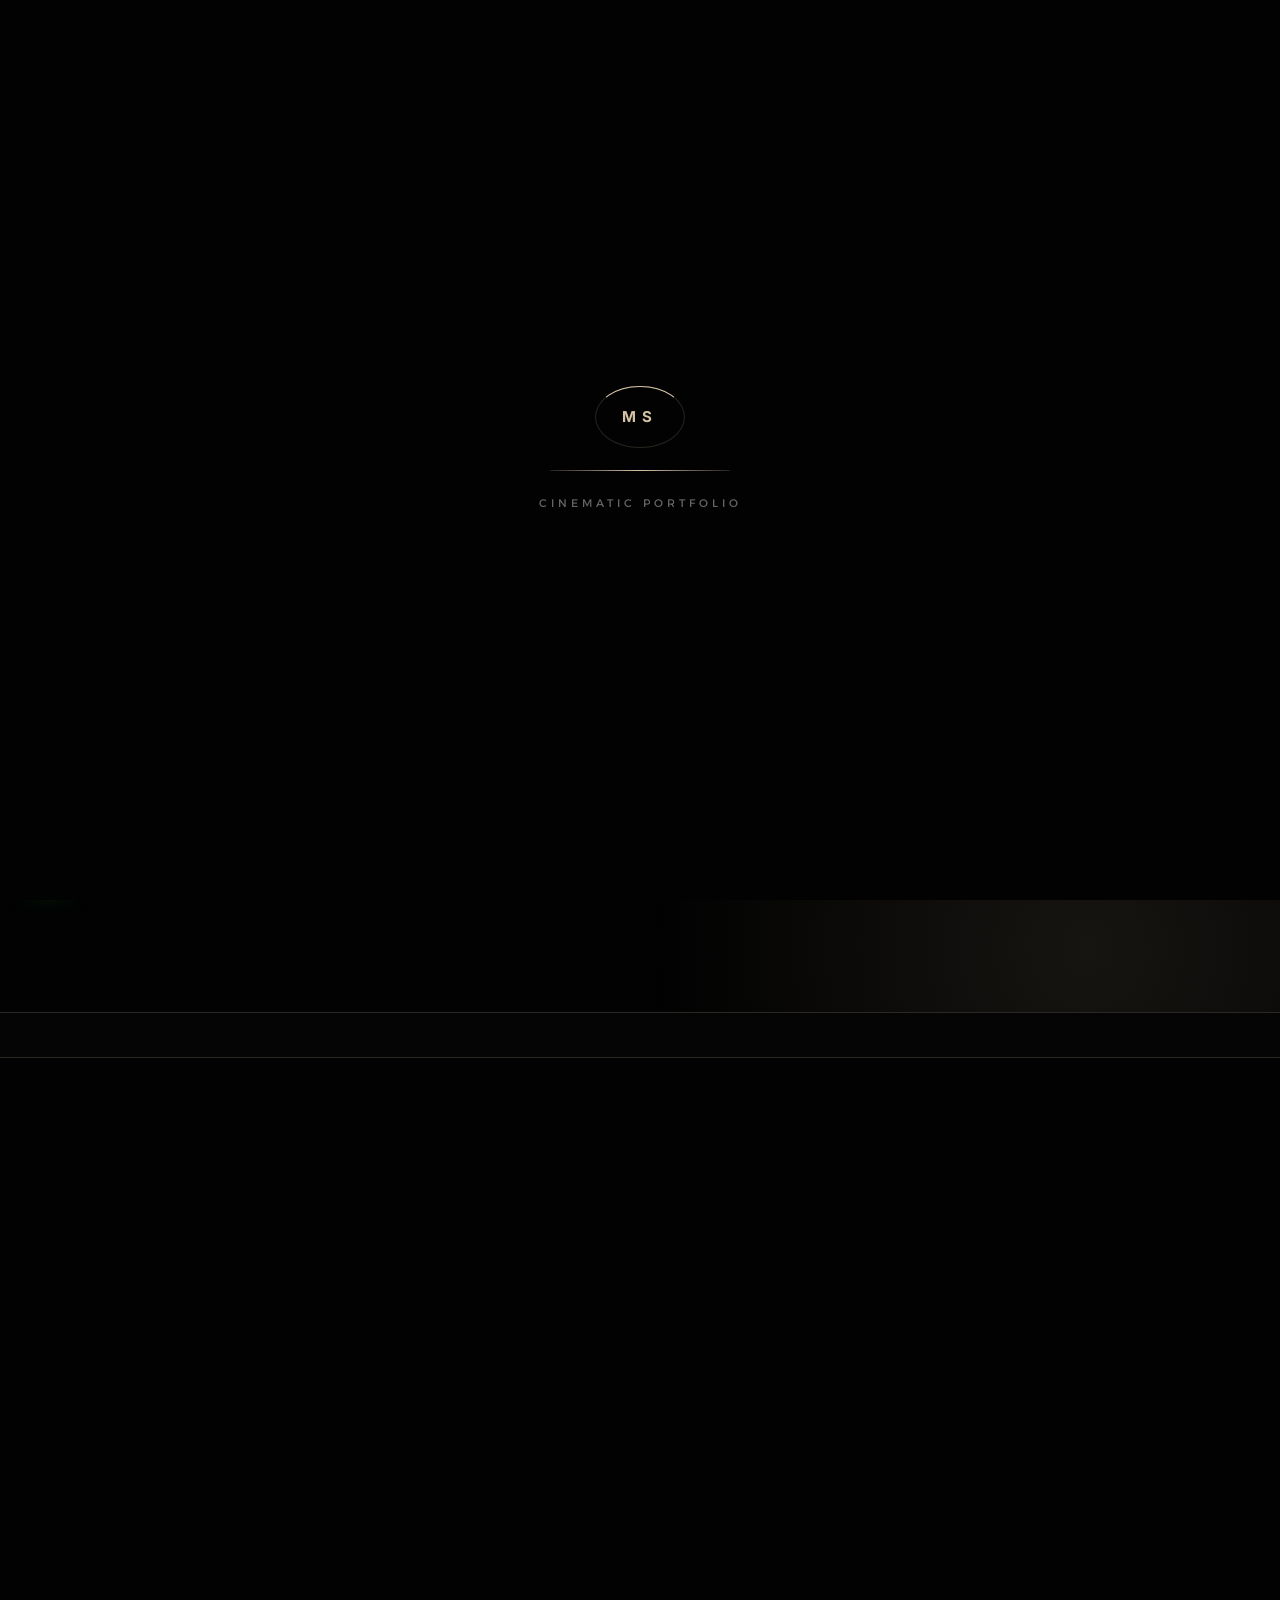
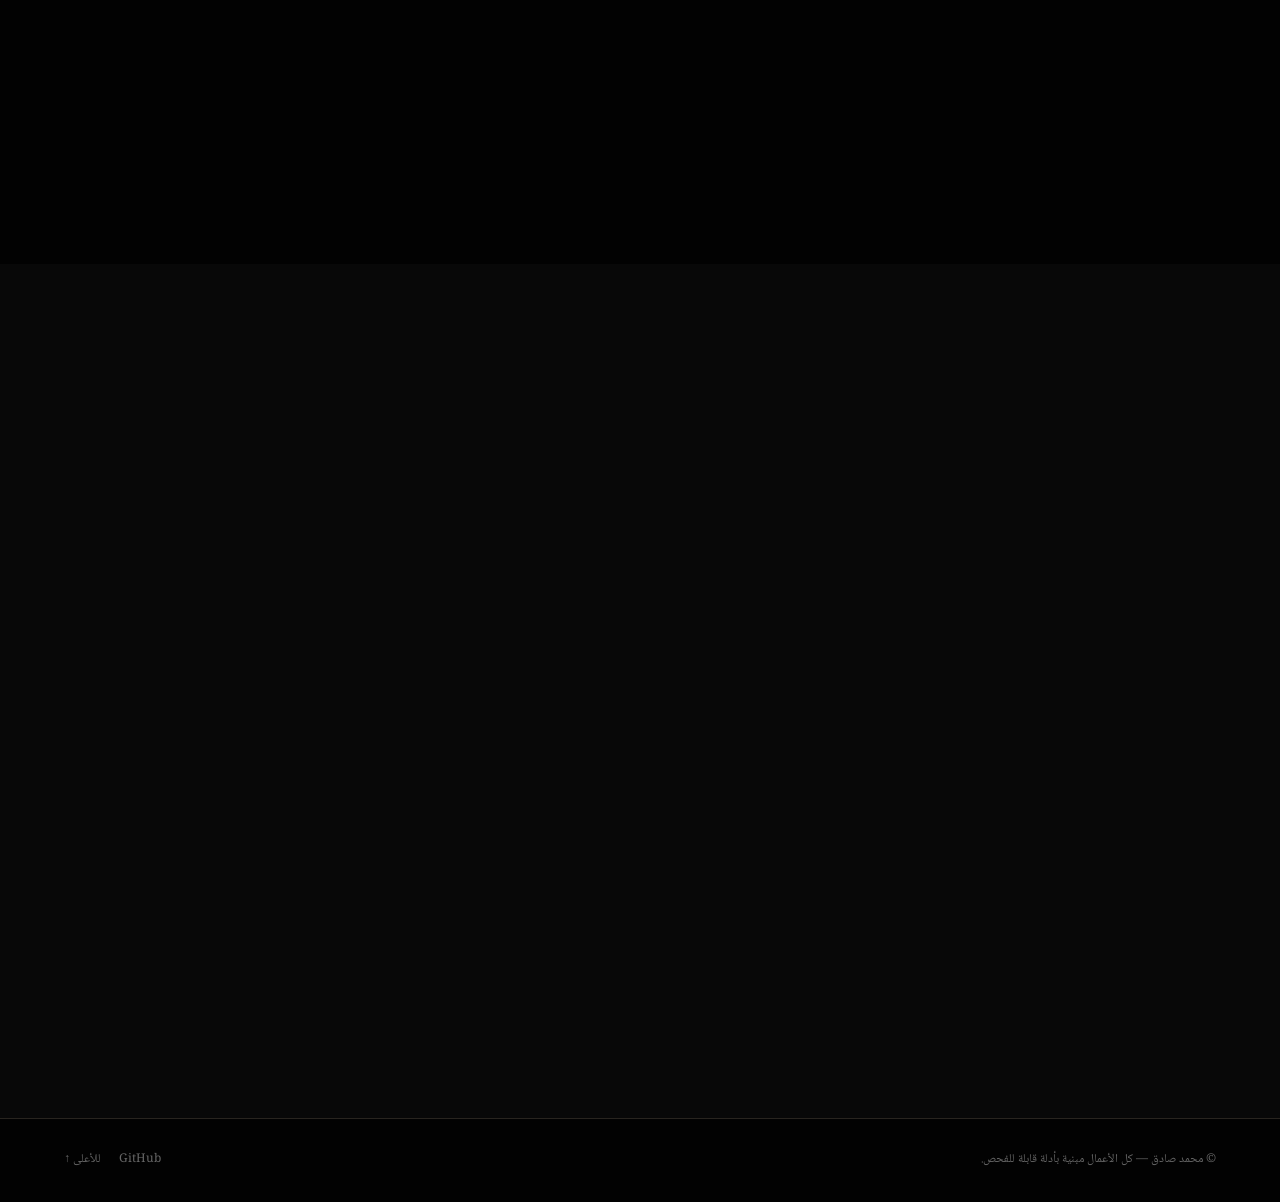
==== portfolio/index.html @ 4dd2ce38 "Add cinematic portfolio at /portfolio (NEXORA identity, 13-work gallery, zero horizontal overflow) +" ====
<!DOCTYPE html>
<html lang="ar" dir="rtl">
<head>
<meta charset="UTF-8">
<meta name="viewport" content="width=device-width, initial-scale=1.0">
<title>محمد صادق — معرض الأعمال السينمائي | Cinematic Portfolio</title>
<meta name="description" content="محمد صادق — مبدع مشاريع رقمية: مواقع، هويات رقمية، متاجر، إنتاج فيديو ومشاهد سينمائية بأدوات الذكاء الاصطناعي. معرض أعمال موثق بروابط حية.">
<meta property="og:title" content="محمد صادق — معرض الأعمال السينمائي">
<meta property="og:description" content="مواقع · هويات رقمية · متاجر · إنتاج فيديو — كل عمل بروابط وأدلة حية.">
<meta property="og:type" content="website">
<meta property="og:locale" content="ar_EG">
<link rel="preconnect" href="https://fonts.googleapis.com">
<link rel="preconnect" href="https://fonts.gstatic.com" crossorigin>
<link href="https://fonts.googleapis.com/css2?family=Alexandria:wght@300;400;500;600;700;800;900&family=Noto+Naskh+Arabic:wght@400;500;600&family=Inter:wght@400;500;600;700&display=swap" rel="stylesheet">
<style>
/* ===== NEXORA IDENTITY TOKENS ===== */
:root{
  --b0:#020202; --b2:#080808; --b5:#151515;
  --gold:#D6C3A5; --gold-d:#b8a275;
  --white:#F7F4EF; --silver:#ADADAD; --muted:#666666;
  --line-g:rgba(214,195,165,.18);
  --ease:cubic-bezier(.16,1,.3,1);
  --f-head:"Alexandria",sans-serif;
  --f-body:"Noto Naskh Arabic",serif;
  --f-num:"Inter",sans-serif;
}
*{box-sizing:border-box;margin:0;padding:0}
html{scroll-behavior:smooth;overflow-x:clip}
body{background:var(--b0);color:var(--white);font-family:var(--f-body);line-height:1.9;overflow-x:clip}
::selection{background:var(--gold);color:var(--b0)}
img{max-width:100%;display:block}
a{color:inherit;text-decoration:none}

/* ===== PRELOADER ===== */
#preloader{position:fixed;inset:0;background:var(--b0);z-index:9999;display:flex;flex-direction:column;align-items:center;justify-content:center;gap:22px;transition:opacity .8s var(--ease),visibility .8s}
#preloader.done{opacity:0;visibility:hidden}
.pl-mono{font-family:var(--f-num);font-weight:700;font-size:15px;letter-spacing:6px;color:var(--gold);border:1px solid var(--line-g);padding:16px 26px;border-radius:50%;position:relative}
.pl-mono::after{content:"";position:absolute;inset:-1px;border-radius:50%;border:1px solid transparent;border-top-color:var(--gold);animation:spin 1s linear infinite}
@keyframes spin{to{transform:rotate(360deg)}}
.pl-bar{width:180px;height:1px;background:rgba(214,195,165,.15);position:relative;overflow:hidden}
.pl-bar i{position:absolute;inset:0;background:linear-gradient(90deg,transparent,var(--gold),transparent);animation:sweep 1.4s ease-in-out infinite}
@keyframes sweep{0%{transform:translateX(-100%)}100%{transform:translateX(100%)}}
.pl-word{font-family:var(--f-head);font-size:11px;letter-spacing:4px;color:var(--muted)}

/* ===== SCROLL PROGRESS ===== */
#progress{position:fixed;top:0;right:0;height:2px;background:linear-gradient(90deg,var(--gold-d),var(--gold));width:0;z-index:900;box-shadow:0 0 12px rgba(214,195,165,.5)}

/* ===== CANVAS ===== */
#fx{position:fixed;inset:0;z-index:0;pointer-events:none}
@media (prefers-reduced-motion:reduce){#fx{display:none}}

/* ===== NAV ===== */
nav{position:fixed;top:0;left:0;right:0;z-index:800;display:flex;align-items:center;justify-content:space-between;padding:16px 5vw;background:rgba(2,2,2,.6);backdrop-filter:blur(14px);border-bottom:1px solid transparent;transition:.5s var(--ease)}
nav.solid{border-bottom-color:var(--line-g);background:rgba(2,2,2,.85)}
.brand{font-family:var(--f-head);font-weight:800;font-size:17px;display:flex;align-items:center;gap:10px}
.brand b{color:var(--gold)}
.brand .dot{width:7px;height:7px;border-radius:50%;background:var(--gold);box-shadow:0 0 10px var(--gold)}
nav ul{display:flex;gap:28px;list-style:none;font-family:var(--f-head);font-size:13px;font-weight:500}
nav ul a{color:var(--silver);transition:.3s}
nav ul a:hover{color:var(--gold)}
.nav-cta{font-family:var(--f-head);font-size:12px;font-weight:600;color:var(--b0);background:linear-gradient(135deg,var(--white),var(--gold),var(--gold-d));padding:9px 18px;border-radius:10px;transition:.3s}
.nav-cta:hover{transform:translateY(-2px);box-shadow:0 8px 24px rgba(214,195,165,.25)}

/* ===== HERO ===== */
header.hero{position:relative;min-height:100svh;display:flex;flex-direction:column;justify-content:center;padding:120px 5vw 80px;z-index:1;overflow:hidden}
.hero-glow{position:absolute;width:70vw;height:70vw;max-width:900px;max-height:900px;left:-15vw;top:-10vw;background:radial-gradient(ellipse,rgba(59,130,246,.14),transparent 70%);z-index:-1}
.hero-glow.g2{left:auto;right:-20vw;top:auto;bottom:-30vw;background:radial-gradient(ellipse,rgba(214,195,165,.10),transparent 70%)}
.kicker{font-family:var(--f-num);font-size:12px;letter-spacing:5px;color:var(--gold);border:1px solid var(--line-g);display:inline-flex;width:max-content;padding:8px 16px;border-radius:100px;background:rgba(21,21,21,.5)}
h1.hero-title{font-family:var(--f-head);font-weight:900;font-size:clamp(40px,7.5vw,96px);line-height:1.25;margin:26px 0 8px}
h1 .grad{background:linear-gradient(135deg,#F7F4EF,#D6C3A5,#b8a275);-webkit-background-clip:text;background-clip:text;color:transparent}
.hero-sub{font-family:var(--f-head);font-weight:400;font-size:clamp(15px,2vw,20px);color:var(--silver);max-width:640px}
.hero-desc{max-width:560px;color:var(--muted);font-size:15px;margin-top:14px}
.hero-ctas{display:flex;gap:14px;margin-top:34px;flex-wrap:wrap}
.btn{font-family:var(--f-head);font-weight:600;font-size:14px;padding:14px 28px;border-radius:12px;transition:.35s var(--ease);display:inline-flex;align-items:center;gap:8px}
.btn-gold{color:var(--b0);background:linear-gradient(135deg,var(--white),var(--gold),var(--gold-d))}
.btn-gold:hover{transform:translateY(-3px);box-shadow:0 14px 36px rgba(214,195,165,.3)}
.btn-ghost{color:var(--gold);border:1px solid var(--line-g);background:rgba(21,21,21,.4)}
.btn-ghost:hover{border-color:var(--gold);transform:translateY(-3px)}
.hero-stats{display:flex;gap:34px;margin-top:60px;flex-wrap:wrap}
.hstat{border-right:2px solid var(--line-g);padding-right:16px}
.hstat b{display:block;font-family:var(--f-num);font-size:26px;font-weight:700;color:var(--white)}
.hstat span{font-size:12px;color:var(--muted)}

/* ===== SECTIONS ===== */
section{position:relative;z-index:1;padding:90px 5vw}
.sec-head{margin-bottom:48px}
.sec-kicker{font-family:var(--f-num);font-size:11px;letter-spacing:4px;color:var(--gold)}
.sec-title{font-family:var(--f-head);font-weight:800;font-size:clamp(26px,4vw,42px);margin-top:10px}
.sec-title .grad{background:linear-gradient(135deg,#F7F4EF,#D6C3A5,#b8a275);-webkit-background-clip:text;background-clip:text;color:transparent}
.sec-note{color:var(--muted);font-size:14px;margin-top:8px;max-width:640px}

/* reveal */
.rv{opacity:0;transform:translateY(26px);transition:opacity .9s var(--ease),transform .9s var(--ease)}
.rv.in{opacity:1;transform:none}
@media (prefers-reduced-motion:reduce){.rv{opacity:1;transform:none;transition:none}}

/* ===== TRUST MARQUEE ===== */
.trust{border-top:1px solid var(--line-g);border-bottom:1px solid var(--line-g);padding:22px 0;overflow:hidden;background:rgba(8,8,8,.7);position:relative;z-index:1}
.trust-track{display:flex;gap:60px;width:max-content;animation:mq 30s linear infinite;font-family:var(--f-head);font-size:14px;color:var(--silver);white-space:nowrap}
.trust-track b{color:var(--gold)}
.trust-track span{display:flex;align-items:center;gap:8px}
@keyframes mq{to{transform:translateX(50%)}}
@media (prefers-reduced-motion:reduce){.trust-track{animation:none}}

/* ===== GALLERY ===== */
.filters{display:flex;gap:10px;flex-wrap:wrap;margin-bottom:34px}
.chip{font-family:var(--f-head);font-size:12px;font-weight:500;color:var(--silver);border:1px solid var(--line-g);background:rgba(21,21,21,.45);padding:8px 18px;border-radius:100px;cursor:pointer;transition:.3s}
.chip:hover{color:var(--gold)}
.chip.on{color:var(--b0);background:var(--gold);border-color:var(--gold);font-weight:600}
.gallery{display:grid;grid-template-columns:repeat(auto-fill,minmax(330px,1fr));gap:22px}
.work{background:rgba(21,21,21,.55);border:1px solid var(--line-g);backdrop-filter:blur(12px);border-radius:20px;overflow:hidden;display:flex;flex-direction:column;transition:.45s var(--ease);position:relative}
.work:hover{transform:translateY(-6px);border-color:rgba(214,195,165,.45);box-shadow:0 22px 50px rgba(0,0,0,.55)}
.work-media{height:150px;position:relative;overflow:hidden;display:flex;align-items:center;justify-content:center}
.work-media .glyph{font-size:44px;opacity:.9;filter:drop-shadow(0 4px 18px rgba(0,0,0,.6));transition:.6s var(--ease)}
.work:hover .work-media .glyph{transform:scale(1.15) rotate(-4deg)}
.work-media .idx{position:absolute;top:10px;left:14px;font-family:var(--f-num);font-size:44px;font-weight:700;color:rgba(247,244,239,.12);line-height:1}
.work-body{padding:20px 22px 22px;display:flex;flex-direction:column;gap:10px;flex:1}
.work-top{display:flex;align-items:center;justify-content:space-between;gap:10px}
.work-title{font-family:var(--f-head);font-weight:700;font-size:17px}
.badge{font-family:var(--f-head);font-size:10px;font-weight:600;padding:4px 12px;border-radius:100px;white-space:nowrap}
.badge.client{color:#0e2a12;background:linear-gradient(135deg,#7fd89a,#3f9e5f)}
.badge.personal{color:#2a1e08;background:linear-gradient(135deg,#e8d9b8,#b8a275)}
.badge.demo{color:#0a1b30;background:linear-gradient(135deg,#7fb2f0,#3B82F6)}
.badge.archive{color:var(--silver);border:1px solid var(--line-g);background:transparent}
.work-desc{color:var(--silver);font-size:13.5px;flex:1}
.work-tags{display:flex;gap:6px;flex-wrap:wrap}
.tag{font-family:var(--f-num);font-size:10px;color:var(--muted);border:1px solid rgba(214,195,165,.12);padding:3px 9px;border-radius:6px}
.work-link{font-family:var(--f-head);font-size:12.5px;font-weight:600;color:var(--gold);display:inline-flex;align-items:center;gap:6px;margin-top:4px}
.work-link:hover{color:var(--white)}
.work-link.na{color:var(--muted);cursor:default}

/* ===== ABILITIES ===== */
.abilities{display:grid;grid-template-columns:repeat(auto-fit,minmax(250px,1fr));gap:18px}
.ab{background:rgba(21,21,21,.55);border:1px solid var(--line-g);backdrop-filter:blur(12px);border-radius:20px;padding:26px;transition:.4s var(--ease)}
.ab:hover{transform:translateY(-5px);border-color:rgba(214,195,165,.45)}
.ab .ico{font-size:26px;margin-bottom:14px;display:inline-block;filter:drop-shadow(0 0 14px rgba(214,195,165,.35))}
.ab h3{font-family:var(--f-head);font-size:16px;font-weight:700;margin-bottom:8px}
.ab p{color:var(--silver);font-size:13px}

/* ===== SKILLS ===== */
.skill-cols{display:grid;grid-template-columns:repeat(auto-fit,minmax(280px,1fr));gap:22px}
.scol{background:rgba(8,8,8,.7);border:1px solid var(--line-g);border-radius:20px;padding:26px}
.scol h3{font-family:var(--f-head);font-size:15px;font-weight:700;color:var(--gold);margin-bottom:14px;padding-bottom:10px;border-bottom:1px solid var(--line-g)}
.scol p{color:var(--silver);font-size:13px;margin-bottom:10px}
.scol p b{color:var(--white);font-family:var(--f-head);font-weight:600;font-size:12.5px}

/* ===== CONTACT ===== */
.contact-wrap{display:grid;grid-template-columns:1.2fr .8fr;gap:26px;align-items:stretch}
.contact-card{background:rgba(21,21,21,.55);border:1px solid var(--line-g);backdrop-filter:blur(12px);border-radius:22px;padding:36px}
.c-row{display:flex;align-items:center;gap:14px;padding:13px 0;border-bottom:1px solid rgba(214,195,165,.09);font-size:14px;color:var(--silver)}
.c-row:last-child{border-bottom:none}
.c-row .ci{width:38px;height:38px;border-radius:11px;border:1px solid var(--line-g);display:flex;align-items:center;justify-content:center;font-size:16px;flex-shrink:0}
.c-row b{color:var(--white);font-family:var(--f-head);font-weight:600;font-size:13px}
.c-row .num{font-family:var(--f-num);direction:ltr;unicode-bidi:embed}
.c-row a:hover{color:var(--gold)}
.cv-btns{display:flex;flex-direction:column;gap:12px;justify-content:center}
.cv-note{color:var(--muted);font-size:12px;margin-top:4px}

/* ===== FOOTER ===== */
footer{border-top:1px solid var(--line-g);padding:30px 5vw;display:flex;align-items:center;justify-content:space-between;gap:14px;flex-wrap:wrap;color:var(--muted);font-size:12px;position:relative;z-index:1}
footer .fl{display:flex;gap:18px;flex-wrap:wrap}
footer a:hover{color:var(--gold)}

/* ===== WHATSAPP FLOAT ===== */
.wa{position:fixed;bottom:22px;left:22px;z-index:850;width:54px;height:54px;border-radius:50%;background:#25D366;display:flex;align-items:center;justify-content:center;box-shadow:0 10px 30px rgba(37,211,102,.35);transition:.3s var(--ease)}
.wa:hover{transform:scale(1.1)}
.wa svg{width:28px;height:28px;fill:#fff}

/* ===== RESPONSIVE ===== */
@media (max-width:1200px){.contact-wrap{grid-template-columns:1fr}}
@media (max-width:768px){
  nav ul{display:none}
  section{padding:70px 6vw}
  .hero-stats{gap:20px}
  .hstat b{font-size:21px}
  .gallery{grid-template-columns:1fr}
  .kicker{font-size:10px;letter-spacing:2px;padding:7px 12px}
}
@media (max-width:480px){
  .hero-ctas .btn{width:100%;justify-content:center}
  .trust-track{font-size:12.5px;gap:36px}
  .work-media{height:120px}
}
</style>
</head>
<body>

<!-- PRELOADER -->
<div id="preloader">
  <div class="pl-mono">MS</div>
  <div class="pl-bar"><i></i></div>
  <div class="pl-word">CINEMATIC PORTFOLIO</div>
</div>

<div id="progress"></div>
<canvas id="fx"></canvas>

<!-- NAV -->
<nav id="nav">
  <a class="brand" href="#top"><span class="dot"></span>محمد <b>صادق</b></a>
  <ul>
    <li><a href="#works">الأعمال</a></li>
    <li><a href="#abilities">القدرات</a></li>
    <li><a href="#skills">المهارات</a></li>
    <li><a href="#contact">تواصل</a></li>
  </ul>
  <a class="nav-cta" href="#contact">اطلب شغلي</a>
</nav>

<!-- HERO -->
<header class="hero" id="top">
  <div class="hero-glow"></div><div class="hero-glow g2"></div>
  <span class="kicker rv">AI-ASSISTED DIGITAL PROJECT BUILDER</span>
  <h1 class="hero-title rv">محمد صادق<br><span class="grad">أبني تجارب رقمية مبهره</span></h1>
  <p class="hero-sub rv">مواقع · هويات رقمية · متاجر · مشاهد سينمائية — مخططة ومدفوعة ومطلوبة وموثقة عبر سير إنتاج بالذكاء الاصطناعي أديره بنفسي.</p>
  <p class="hero-desc rv">من مكتب عقاري بموقع فيه جولة 360° وثلاثي الأبعاد، لمتجر أحذية حي بدومين حقيقي، لمنصة طلبات قهوة بـ33 اختبار آلي — كل عمل تحت ببطاقته ودليله.</p>
  <div class="hero-ctas rv">
    <a class="btn btn-gold" href="#works">استعرض الأعمال ↓</a>
    <a class="btn btn-ghost" href="#contact">تواصل معي</a>
  </div>
  <div class="hero-stats rv">
    <div class="hstat"><b>13+</b><span>موقع عميل حي</span></div>
    <div class="hstat"><b>53</b><span>قالب متحقق</span></div>
    <div class="hstat"><b>33</b><span>اختبار آلي</span></div>
    <div class="hstat"><b>409+</b><span>جلسة إنتاج AI</span></div>
  </div>
</header>

<!-- TRUST MARQUEE -->
<div class="trust"><div class="trust-track" id="mq"></div></div>

<!-- GALLERY -->
<section id="works">
  <div class="sec-head rv">
    <div class="sec-kicker">SELECTED WORK</div>
    <h2 class="sec-title">معرض <span class="grad">الأعمال</span></h2>
    <p class="sec-note">كل بطاقة مرتبطة بدليل: رابط حي، أو مستودع عام، أو أرشيف يُعرض عند الطلب.</p>
  </div>
  <div class="filters rv" id="filters"></div>
  <div class="gallery" id="works-grid"></div>
</section>

<!-- ABILITIES -->
<section id="abilities" style="background:var(--b2)">
  <div class="sec-head rv">
    <div class="sec-kicker">CAPABILITIES</div>
    <h2 class="sec-title">القدرات اللي <span class="grad">بشتغل بيها</span></h2>
  </div>
  <div class="abilities">
    <div class="ab rv"><span class="ico">✦</span><h3>هندسة برومبت للتصميم الإبداعي</h3><p>بستخدم هندسة البرومبتات عشان أطلع تصاميم كريتيف ومشاهد سينمائية وفخمة — من الفكرة للتنفيذ النهائي.</p></div>
    <div class="ab rv"><span class="ico">◈</span><h3>هوية رقمية وربراند</h3><p>أبني هوية رقمية كاملة لنشاط جديد (لوجو · ألوان · حضور رقمي · موقع)، أو أعمل ربراند لنشاط قايم.</p></div>
    <div class="ab rv"><span class="ico">▲</span><h3>فيديو وموشن</h3><p>أشتغل مع سلسلة أدوات فيديو احترافية (Premiere · After Effects · DaVinci · CapCut · Blender) لإنتاج ريلز وبورومو ومشاهد متحركة.</p></div>
    <div class="ab rv"><span class="ico">●</span><h3>ويب عربي أولًا</h3><p>تجارب RTL كاملة بتعريب صحيح (أرقام، اتجاهات، خطوط Alexandria وAmiri) — تصاميم عربية مش مترجمة.</p></div>
  </div>
</section>

<!-- SKILLS -->
<section id="skills">
  <div class="sec-head rv">
    <div class="sec-kicker">SKILLS</div>
    <h2 class="sec-title">المهارات — <span class="grad">مُثبتة بالمشاريع</span></h2>
  </div>
  <div class="skill-cols">
    <div class="scol rv">
      <h3>بناء الويب</h3>
      <p><b>الأساسيات:</b> HTML · CSS · JavaScript (vanilla-first) · تصميم متجاوب عربي/RTL · إنتاج مواقع بملف واحد وقوالب.</p>
      <p><b>أطر وتقنيات:</b> React · TypeScript · Vite · Three.js (مشاهد 3D وشيدرز GLSL) · Next.js مع Supabase · GSAP + ScrollTrigger + Lenis.</p>
    </div>
    <div class="scol rv">
      <h3>باك إند وبيانات</h3>
      <p><b>خوادم وقواعد:</b> Cloudflare Workers (Hono) · D1/SQLite · Zod · Drizzle ORM · هجرات SQL وبيانات أولية · REST APIs.</p>
      <p><b>أمن مطبق:</b> PBKDF2/HMAC للجلسات · تحديد معدل · حماية CSRF · استعلامات آمنة.</p>
    </div>
    <div class="scol rv">
      <h3>جودة وتوثيق</h3>
      <p><b>اختبارات:</b> اختبارات تكامل وإند-تو-إند (33 اختبار + رحلة طلب من 10 خطوات) · تقارير جاهزية صادقة (نجح/ممشغل/معطل).</p>
      <p><b>توثيق:</b> 9 ملفات QA على مشروع واحد · سجل تحقق لـ53 قالب.</p>
    </div>
    <div class="scol rv">
      <h3>إنتاج بالذكاء الاصطناعي</h3>
      <p><b>أدوات يومية:</b> OpenCode · Codex · Claude · Cursor · Manus — تخطيط وبناء ومراجعة وإتقان ببرومبتات.</p>
      <p><b>سير الإنتاج:</b> 409+ جلسة إنتاج موثقة: مواقع، هويات، فيديو، أتمتة، إدارة أصول.</p>
    </div>
  </div>
</section>

<!-- CONTACT -->
<section id="contact" style="background:var(--b2)">
  <div class="sec-head rv">
    <div class="sec-kicker">CONTACT</div>
    <h2 class="sec-title">عايزني في <span class="grad">التيم بتاعك؟</span></h2>
    <p class="sec-note">متاح فورًا — دوام كامل أو تدريب مدفوع — حضوري أو ريموت.</p>
  </div>
  <div class="contact-wrap">
    <div class="contact-card rv">
      <div class="c-row"><span class="ci">☎</span><div><b>هاتف / واتساب</b><br><a class="num" href="tel:+201000025168">+20 100 002 5168</a></div></div>
      <div class="c-row"><span class="ci">✉</span><div><b>البريد الإلكتروني</b><br><a href="mailto:mohamed_sadek07@outlook.com">mohamed_sadek07@outlook.com</a></div></div>
      <div class="c-row"><span class="ci">⌥</span><div><b>GitHub</b><br><a href="https://github.com/nexora-01-eg" target="_blank" rel="noopener">github.com/nexora-01-eg</a></div></div>
      <div class="c-row"><span class="ci">◈</span><div><b>السيرة الذاتية النصية الكاملة</b><br><a href="../full-cv.html" target="_blank" rel="noopener">افتح الـCV الكامل</a></div></div>
      <div class="c-row"><span class="ci">✎</span><div><b>LinkedIn</b><br>متاح عند الطلب</div></div>
    </div>
    <div class="contact-card rv cv-btns">
      <a class="btn btn-gold" href="../downloads/Mohamed-Sadek-ATS-Resume.pdf" target="_blank" rel="noopener">⬇ تحميل السيرة الذاتية (ATS)</a>
      <a class="btn btn-ghost" href="../downloads/Mohamed-Sadek-Portfolio-CV.pdf" target="_blank" rel="noopener">⬇ تحميل الـCV الكامل (5 صفحات)</a>
      <p class="cv-note">كل كلمة في السيرة الذاتية مدعومة بروابط حية وقابلة للفحص.</p>
    </div>
  </div>
</section>

<footer>
  <span>© <span id="yr"></span> محمد صادق — كل الأعمال مبنية بأدلة قابلة للفحص.</span>
  <div class="fl">
    <a href="https://github.com/nexora-01-eg" target="_blank" rel="noopener">GitHub</a>
    <a href="#top">للأعلى ↑</a>
  </div>
</footer>

<!-- WHATSAPP FLOAT -->
<a class="wa" href="https://wa.me/201000025168" target="_blank" rel="noopener" aria-label="WhatsApp">
  <svg viewBox="0 0 32 32"><path d="M16 3C9.4 3 4 8.4 4 15c0 2.1.6 4.2 1.7 6L4 29l8.2-1.6c1.2.6 2.5.9 3.8.9h0c6.6 0 12-5.4 12-12S22.6 3 16 3zm0 22h0c-1.2 0-2.4-.3-3.4-.9l-.6-.4-4.9 1 1-4.8-.4-.6C7.1 18 6.6 16.5 6.6 15 6.6 9.8 10.8 5.6 16 5.6S25.4 9.8 25.4 15 21.2 25 16 25zm5.5-6.7c-.3-.2-1.8-.9-2-1-.3-.1-.5-.2-.7.2-.2.3-.8 1-.9 1.2-.2.2-.3.2-.6.1-.3-.2-1.3-.5-2.4-1.5-.9-.8-1.5-1.8-1.7-2.1-.2-.3 0-.5.1-.6l.5-.5c.2-.2.2-.3.3-.5.1-.2 0-.4 0-.5-.1-.2-.7-1.7-1-2.3-.3-.6-.5-.5-.7-.5h-.6c-.2 0-.5.1-.8.4-.3.3-1 1-1 2.5s1.1 2.9 1.2 3.1c.2.2 2.1 3.2 5.1 4.5.7.3 1.3.5 1.7.6.7.2 1.4.2 1.9.1.6-.1 1.8-.7 2-1.4.3-.7.3-1.3.2-1.4-.1-.2-.3-.2-.6-.4z"/></svg>
</a>

<script>
/* ============================================================
   قالب معرض الأعمال — ➕ لإضافة عمل جديد: انسخ كائنًا داخل WORKS
   وعدّل الحقول فقط. الفلترة والعرض تلقائيان.
   type: "client" | "personal" | "demo" | "archive"(ضمن أي نوع + أرشيف)
============================================================ */
const WORKS = [
  {t:"سليم العقارية", type:"client", glyph:"▲", g:"linear-gradient(135deg,#1a1408,#3a2f14 55%,#6b5620)", desc:"موقع تسويق عقاري متكامل مع هوية رقمية: مشهد 3D بمبنى ذهبي (Three.js) + جزيئات، موشن جرافيك (شاشة تحميل، ظهور الهيرو، توهج، بارالاكس)، فيديوهات عقارية كخلفيات، جولة 360°، فلترة وحدات، تبديل لغة، ومسار واتساب.", tags:["هوية رقمية","Three.js","360°","موشن جرافيك","Client"], link:null, arch:true},
  {t:"SHE — متجر أحذية وشنط", type:"client", glyph:"◈", g:"linear-gradient(135deg,#1a0f14,#3d1f2e 55%,#7a3a58)", desc:"متجر حي بدومين حقيقي (she.shoes) — عربي RTL مع دفع عند الاستلام، كود Next.js 15 + Supabase (منتجات، سلة، طلبات، أدمن) + واجهة Cloudflare خفيفة، وبناء محمي مع سكريبتات تحقق.", tags:["Next.js","Supabase","E-commerce","Live"], link:"https://she.shoes/"},
  {t:"بُن الديوان — منصة طلب", type:"client", glyph:"✦", g:"linear-gradient(135deg,#141109,#2e2410 55%,#5c4a1a)", desc:"واجهة سينمائية (Three.js/GSAP/Lenis) + API على Cloudflare Workers بأمان كامل (PBKDF2، HMAC، تحديد معدل، CSRF) و33 اختبار تكامل + رحلة طلب من 10 خطوات، موثقة في 9 ملفات QA.", tags:["Cloudflare Workers","أمن","33 اختبار","Live"], link:"https://nexora-01-eg.github.io/al-diwan-coffee/"},
  {t:"Rollz — نظام مطعم", type:"client", glyph:"●", g:"linear-gradient(135deg,#0f1409,#22300f 55%,#3f5c1a)", desc:"منظومة مطعم بTyped codebase (TypeScript + Drizzle ORM) وخارطة تطوير من 50 بند، و3 أسطح طلب حية: منيو QR تفاعلي + موقع البراند + منيو الفرايز — كلها تطلب عبر واتساب.", tags:["Drizzle ORM","QR Menu","WhatsApp"], link:"https://rollzqrmenu-jjayceny.manus.space/"},
  {t:"GOBA — Stay Original", type:"client", glyph:"◆", g:"linear-gradient(135deg,#0f1114,#1f2733 55%,#3a4f6b)", desc:"تطوير موقع براند بإحساس ثلاثي الأبعاد (3D HTML) لعميل — تحسين الحركة والهوية البصرية.", tags:["3D","براند","Client"], link:null, arch:true},
  {t:"BAGS SBS — متجر", type:"client", glyph:"■", g:"linear-gradient(135deg,#141009,#2b2010 55%,#574015)", desc:"متجر مع مراحل تجهيز منتجات (products-staging) وواجهة ويب — خط إنتاج كامل من الكتالوج للعرض.", tags:["E-commerce","Staging"], link:null, arch:true},
  {t:"NEXORA — منصة البراند", type:"personal", glyph:"✚", g:"linear-gradient(135deg,#0a0a0a,#1c1c1c 55%,#3a3a3a)", desc:"موقع المنصة الشخصية: هوية، مواقع، تسويق، أتمتة — كنظام نمو واحد. حي على Vercel.", tags:["براند شخصي","Vercel","Live"], link:"https://nexora01eg.vercel.app/"},
  {t:"Nexora Client Sites — 13+ موقع", type:"personal", glyph:"▦", g:"linear-gradient(135deg,#0c0f0a,#1a2214 55%,#2e3d20)", desc:"خط إنتاج مواقع أعمال صغيرة (جيم، أثاث، سبا، قاعات، مكاتب، عقارات) من نواة قالب واحدة قابلة لإعادة التبراند — مع مقارنات قبل/بعد.", tags:["13+ موقع","Template Pipeline"], link:"https://github.com/nexora-01-eg/nexora-client-sites"},
  {t:"HIGH LIFE + VIP Boutique", type:"demo", glyph:"♛", g:"linear-gradient(135deg,#12100a,#2a2413 55%,#54471e)", desc:"ديمو لعرض تجربة براند فاخرة متكاملة (توجيه فني · UX · حركة · تحويل) — نموذج للإحساس اللي أبنيه لأي براند.", tags:["Luxury","Demo","Motion"], link:null, arch:true},
  {t:"حملة الأثاث المصري الفاخر", type:"demo", glyph:"❖", g:"linear-gradient(135deg,#100d0a,#231c14 55%,#4a3a22)", desc:"حملة إنتاج بصري متكاملة (premium Egyptian furniture campaign): أصول إعلانية وأجواء فاخرة.", tags:["Campaign","Assets"], link:null, arch:true},
  {t:"إنتاج فيديو وموشن", type:"personal", glyph:"▶", g:"linear-gradient(135deg,#0a0d12,#151d28 55%,#26364c)", desc:"برومو SHE (1080×1920، 25 ثانية، ستوري بورد من 6 مشاهد) + بورومو Rollzwich — إنتاج بستوري بورد وقواعد تايبوجرافي RTL وعناة بيس (beat pacing). عينات عند الطلب.", tags:["Storyboards","1080×1920","Motion"], link:null, arch:true},
  {t:"مولّد الألعاب اللانهائي", type:"personal", glyph:"⬢", g:"linear-gradient(135deg,#0d0a12,#1d1626 55%,#3a2b52)", desc:"سير إنتاج يولّد ألعاب HTML مستقلة بملف واحد (Tailwind CDN، تعمل أوفلاين) بقاعدة حصص عشوائية — 63+ ملف وعدّاد.", tags:["HTML Games","Automation"], link:null, arch:true},
  {t:"Mohamed Sadek Atlas", type:"personal", glyph:"◉", g:"linear-gradient(135deg,#0a0c10,#161b24 55%,#28324a)", desc:"بورتريه تفاعلي بصفة نظام شخصي (Personal OS × Mind Map) — صفر اعتماديات وبنية JSON تفصل الطبقات العامة والخاصة.", tags:["Zero-dependency","Data design"], link:"https://github.com/nexora-01-eg/mohamed-sadek-atlas"}
];

/* ===== RENDER GALLERY ===== */
const TYPE_LABEL = {client:"عميل", personal:"شخصي", demo:"عرض تجريبي"};
const grid = document.getElementById("works-grid");
const filtersEl = document.getElementById("filters");
let curFilter = "all";

function cardClass(w){return "work rv";}
function mediaStyle(w){return w.g;}

function render(){
  grid.innerHTML = "";
  WORKS.forEach((w,i)=>{
    if(curFilter==="arch" && !w.arch) return;
    if(["client","personal","demo"].includes(curFilter) && w.type!==curFilter) return;
    const el = document.createElement("article");
    el.className = cardClass(w);
    el.style.transitionDelay = (i%3*70)+"ms";
    const badge = `<span class="badge ${w.type}">${TYPE_LABEL[w.type]}</span>${w.arch?`<span class="badge archive">أرشيف عند الطلب</span>`:""}`;
    const link = w.link
      ? `<a class="work-link" href="${w.link}" target="_blank" rel="noopener">شوف العمل الحي ←</a>`
      : `<span class="work-link na">الأرشيف والتفاصيل عند الطلب</span>`;
    el.innerHTML = `
      <div class="work-media" style="background:${mediaStyle(w)}"><span class="glyph">${w.glyph}</span><span class="idx">${String(i+1).padStart(2,"0")}</span></div>
      <div class="work-body">
        <div class="work-top"><h3 class="work-title">${w.t}</h3><div style="display:flex;gap:6px;flex-wrap:wrap">${badge}</div></div>
        <p class="work-desc">${w.desc}</p>
        <div class="work-tags">${w.tags.map(t=>`<span class="tag">${t}</span>`).join("")}</div>
        ${link}
      </div>`;
    grid.appendChild(el);
  });
  observeAll();
}
function renderFilters(){
  const opts = [["all","الكل"],["client","أعمال عملاء"],["personal","شخصي"],["demo","عروض وديمو"],["arch","يُعرض عند الطلب"]];
  filtersEl.innerHTML = "";
  opts.forEach(([k,l])=>{
    const b = document.createElement("button");
    b.className = "chip"+(k===curFilter?" on":"");
    b.textContent = l;
    b.onclick = ()=>{curFilter=k;renderFilters();render();};
    filtersEl.appendChild(b);
  });
}
renderFilters(); render();

/* ===== MARQUEE ===== */
const MQ = ["<b>13+</b> موقع عميل حي","<b>53</b> قالب متحقق","<b>33</b> اختبار آلي","<b>100/100</b> Lighthouse","<b>409+</b> جلسة إنتاج AI","<b>3D</b> وموشن جرافيك","<b>RTL</b> عربي أولًا","<b>372+</b> أداة أتمتة"];
document.getElementById("mq").innerHTML = [...MQ,...MQ,...MQ,...MQ].map(x=>`<span>${x}</span>`).join("");

/* ===== REVEAL ===== */
const io = new IntersectionObserver(es=>es.forEach(e=>{if(e.isIntersecting){e.target.classList.add("in");io.unobserve(e.target);}}),{threshold:.12});
function observeAll(){document.querySelectorAll(".rv:not(.in)").forEach(el=>io.observe(el));}
observeAll();

/* ===== NAV SOLID + PROGRESS ===== */
const nav=document.getElementById("nav"),prog=document.getElementById("progress");
addEventListener("scroll",()=>{
  nav.classList.toggle("solid",scrollY>40);
  const h=document.documentElement, p=scrollY/(h.scrollHeight-h.clientHeight);
  prog.style.width=(p*100)+"%";
},{passive:true});

/* ===== PARTICLES (golden dust) ===== */
(function(){
  const c=document.getElementById("fx"),x=c.getContext("2d");
  let W,H,ps=[],mx=0,my=0,raf,running=true;
  const N=()=>Math.min(90,Math.floor(innerWidth*innerHeight/22000));
  function size(){W=c.width=innerWidth;H=c.height=innerHeight;ps=Array.from({length:N()},()=>mk(true));}
  function mk(init){return{x:Math.random()*W,y:init?Math.random()*H:H+20,z:.3+Math.random()*.7,r:.6+Math.random()*1.6,s:.12+Math.random()*.35,o:.15+Math.random()*.5,tw:Math.random()*6.28};}
  function draw(){
    if(!running)return raf=requestAnimationFrame(draw);
    x.clearRect(0,0,W,H);
    const sy=scrollY*.06;
    for(const p of ps){
      p.y-=p.s*p.z; p.tw+=.02;
      if(p.y<-30){Object.assign(p,mk(false));}
      const ox=Math.sin(p.tw)*6+mx*10*p.z, oy=sy*p.z;
      x.beginPath();
      x.arc(p.x+ox,p.y+oy,p.r*p.z*1.4,0,6.28);
      x.fillStyle=`rgba(214,195,165,${(p.o*.55+Math.sin(p.tw)*.1).toFixed(3)})`;
      x.shadowColor="rgba(214,195,165,.5)";x.shadowBlur=p.z*8;
      x.fill();x.shadowBlur=0;
    }
    raf=requestAnimationFrame(draw);
  }
  addEventListener("mousemove",e=>{mx=(e.clientX/innerWidth-.5);my=(e.clientY/innerHeight-.5);},{passive:true});
  addEventListener("resize",size);
  document.addEventListener("visibilitychange",()=>{running=!document.hidden;if(running)draw();});
  if(matchMedia("(prefers-reduced-motion: reduce)").matches){/* static: no particles */}
  else{size();draw();}
})();

/* ===== PRELOADER + YEAR ===== */
addEventListener("load",()=>setTimeout(()=>document.getElementById("preloader").classList.add("done"),650));
setTimeout(()=>document.getElementById("preloader").classList.add("done"),2500);
document.getElementById("yr").textContent=new Date().getFullYear();
</script>
</body>
</html>
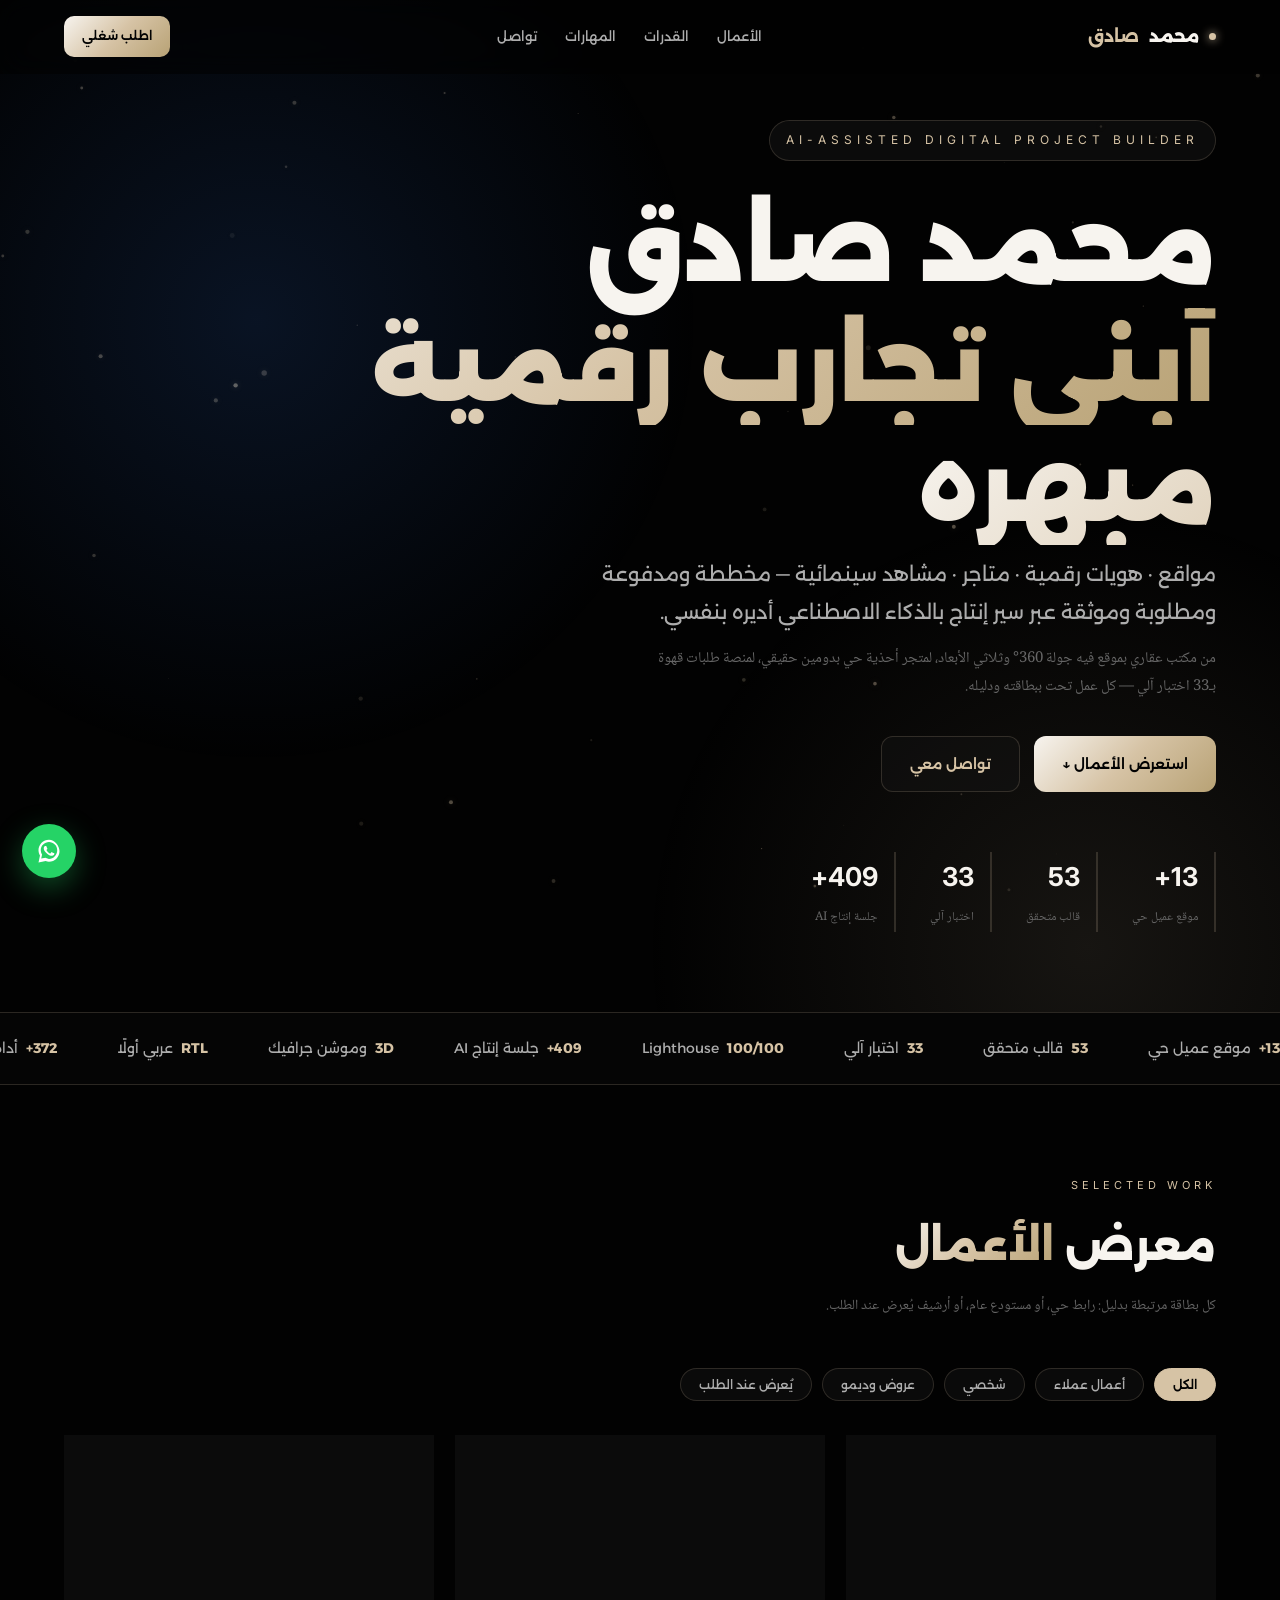
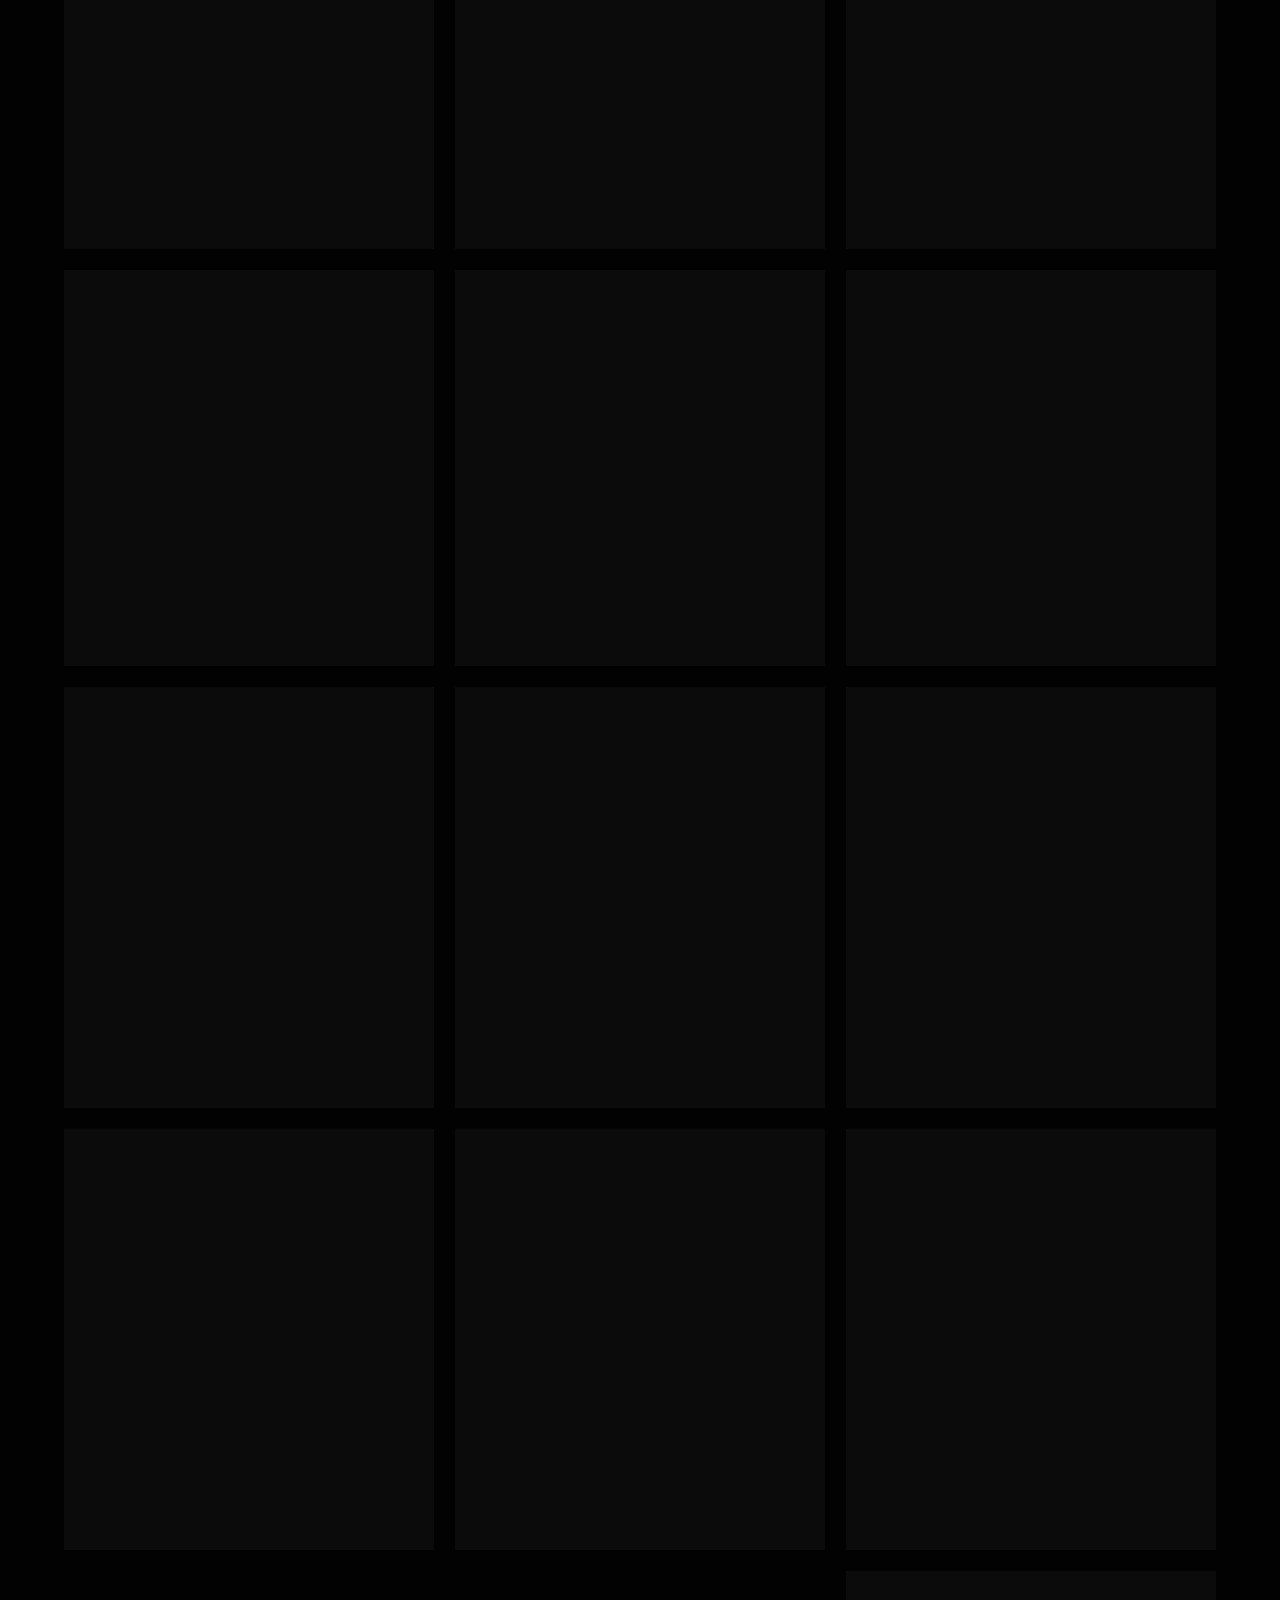
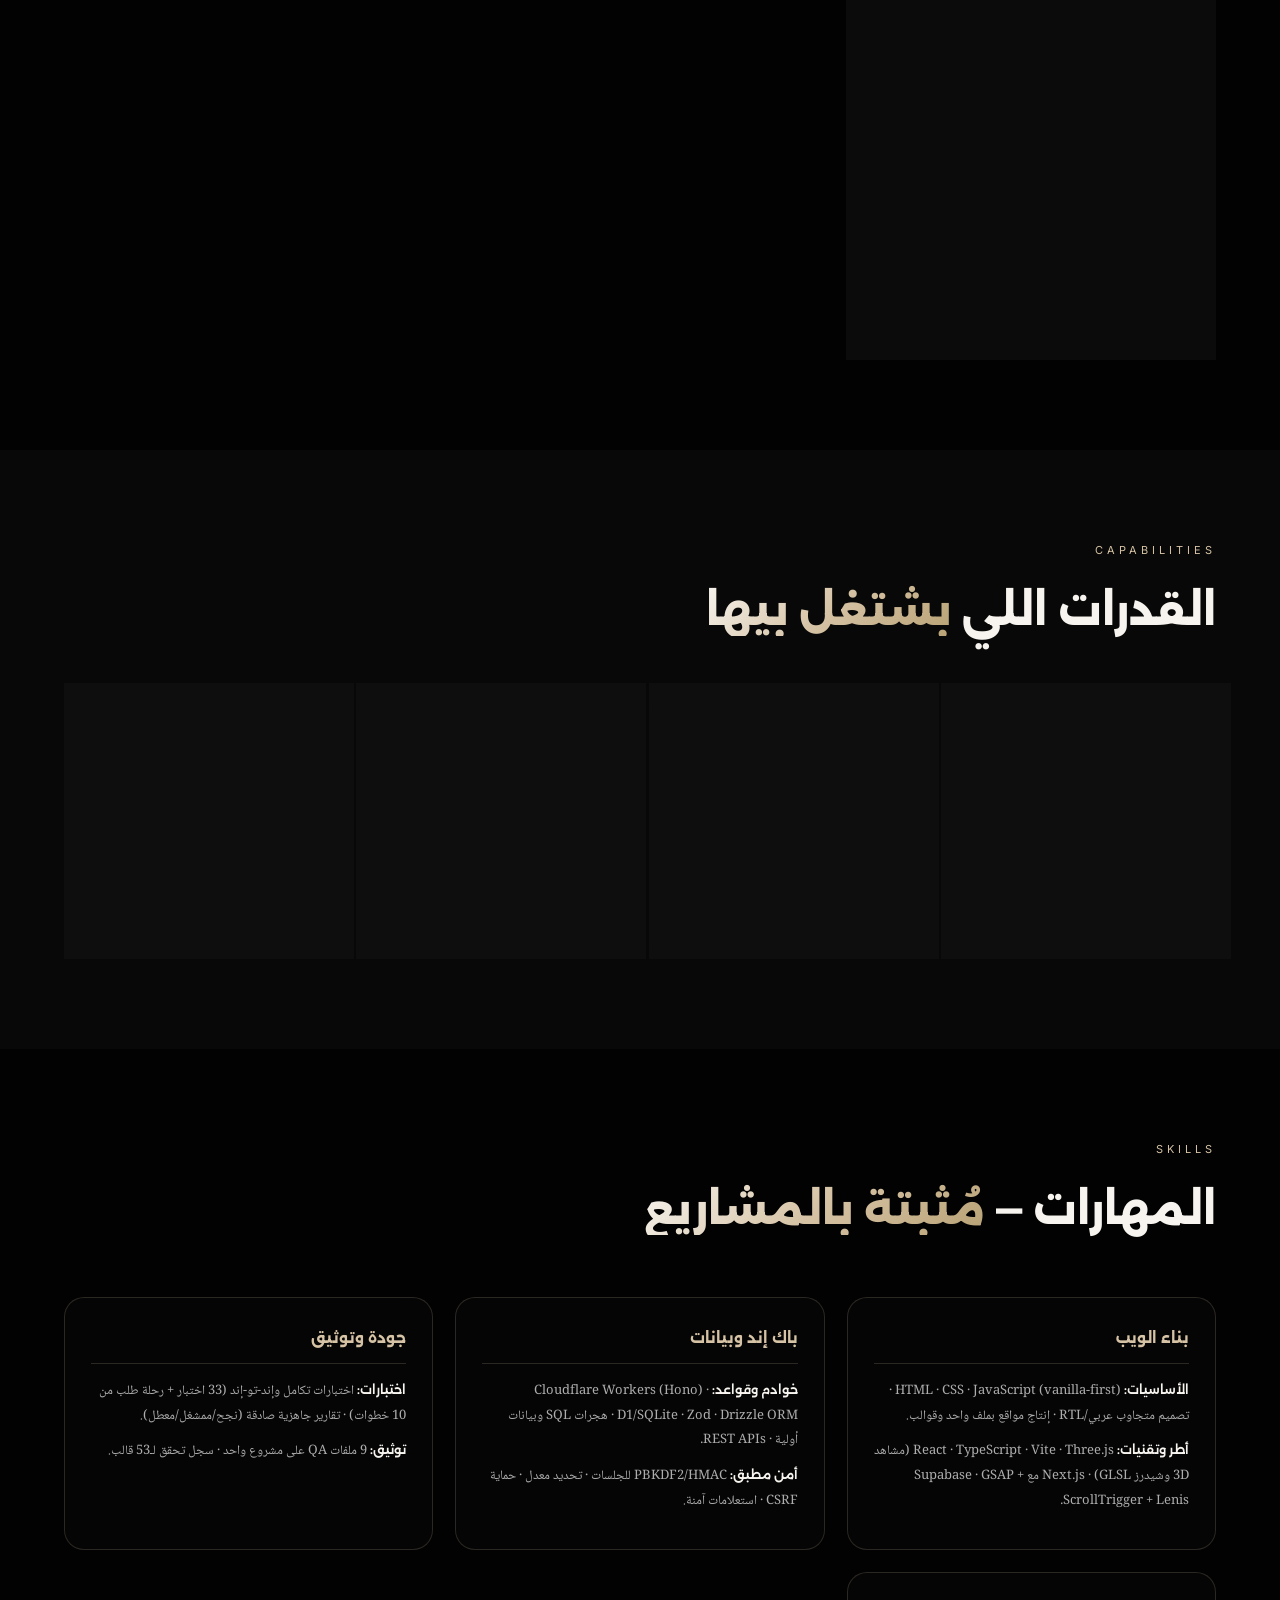
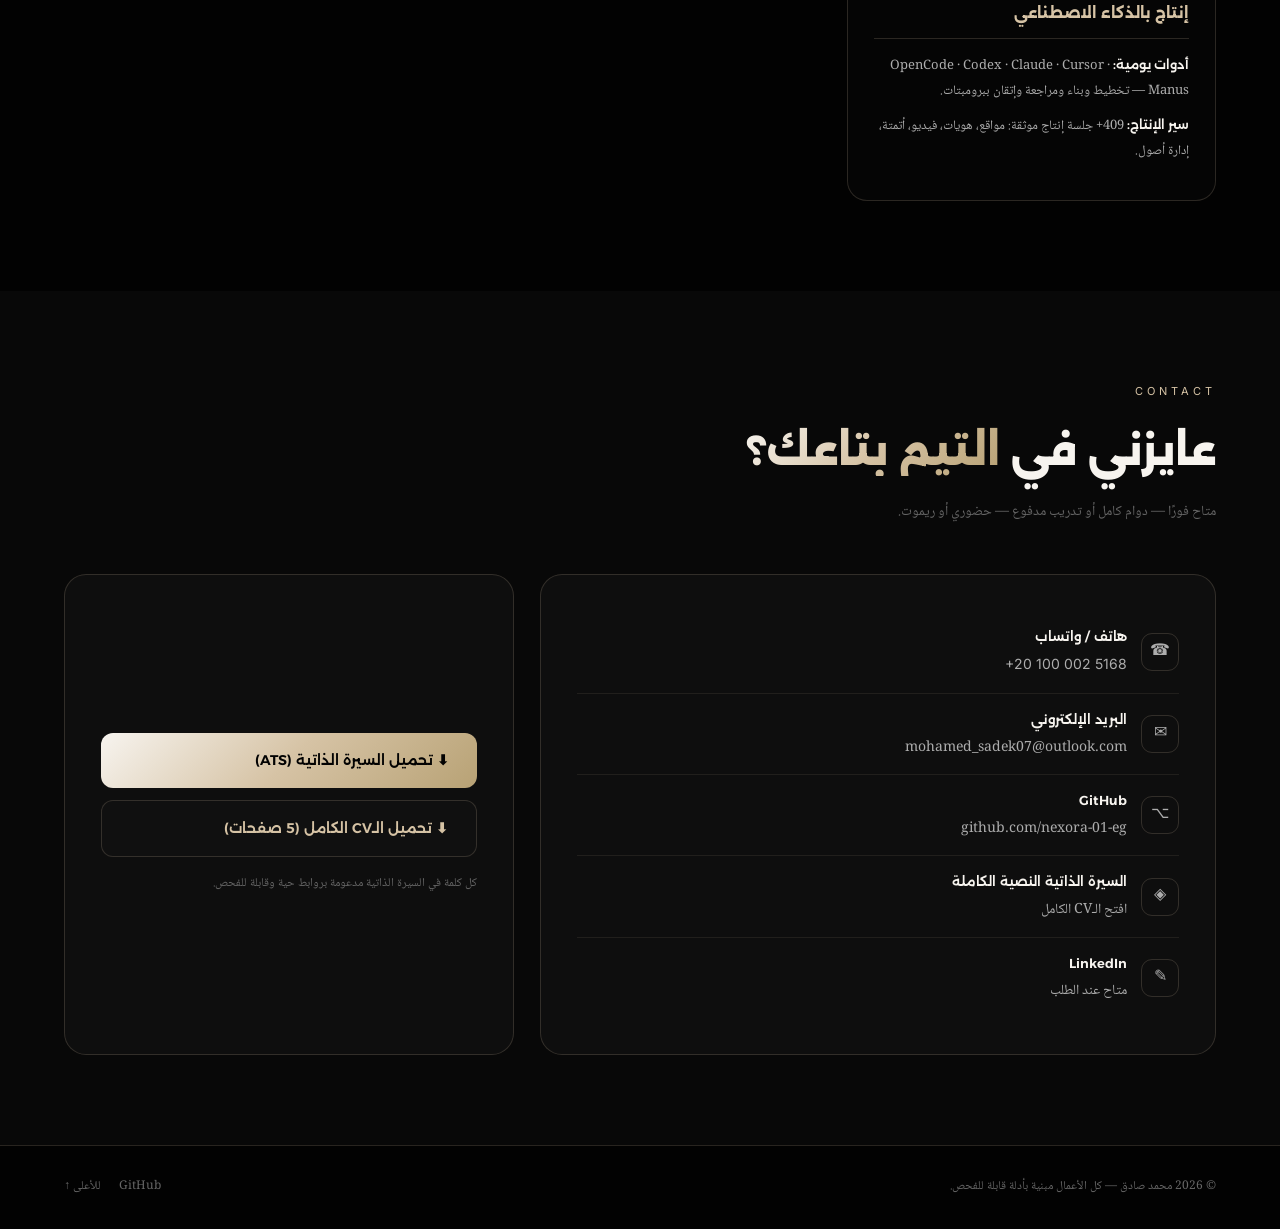
==== commit 5bfe78d5: "Fix portfolio preloader: register hide timers before any other script + lazy-init IntersectionObserv" ====
--- a/portfolio/index.html
+++ b/portfolio/index.html
@@ -321,6 +321,11 @@
 </a>
 
 <script>
+/* ===== PRELOADER HIDE — registered FIRST so nothing can block it ===== */
+const hidePl=()=>document.getElementById("preloader").classList.add("done");
+addEventListener("load",()=>setTimeout(hidePl,650));
+setTimeout(hidePl,2500);
+
 /* ============================================================
    قالب معرض الأعمال — ➕ لإضافة عمل جديد: انسخ كائنًا داخل WORKS
    وعدّل الحقول فقط. الفلترة والعرض تلقائيان.
@@ -393,8 +398,13 @@
 document.getElementById("mq").innerHTML = [...MQ,...MQ,...MQ,...MQ].map(x=>`<span>${x}</span>`).join("");
 
 /* ===== REVEAL ===== */
-const io = new IntersectionObserver(es=>es.forEach(e=>{if(e.isIntersecting){e.target.classList.add("in");io.unobserve(e.target);}}),{threshold:.12});
-function observeAll(){document.querySelectorAll(".rv:not(.in)").forEach(el=>io.observe(el));}
+var io=null;
+function observeAll(){
+  if(!io){
+    io=new IntersectionObserver(es=>es.forEach(e=>{if(e.isIntersecting){e.target.classList.add("in");io.unobserve(e.target);}}),{threshold:.12});
+  }
+  document.querySelectorAll(".rv:not(.in)").forEach(el=>io.observe(el));
+}
 observeAll();
 
 /* ===== NAV SOLID + PROGRESS ===== */
@@ -435,9 +445,7 @@
   else{size();draw();}
 })();
 
-/* ===== PRELOADER + YEAR ===== */
-addEventListener("load",()=>setTimeout(()=>document.getElementById("preloader").classList.add("done"),650));
-setTimeout(()=>document.getElementById("preloader").classList.add("done"),2500);
+/* ===== YEAR ===== */
 document.getElementById("yr").textContent=new Date().getFullYear();
 </script>
 </body>
